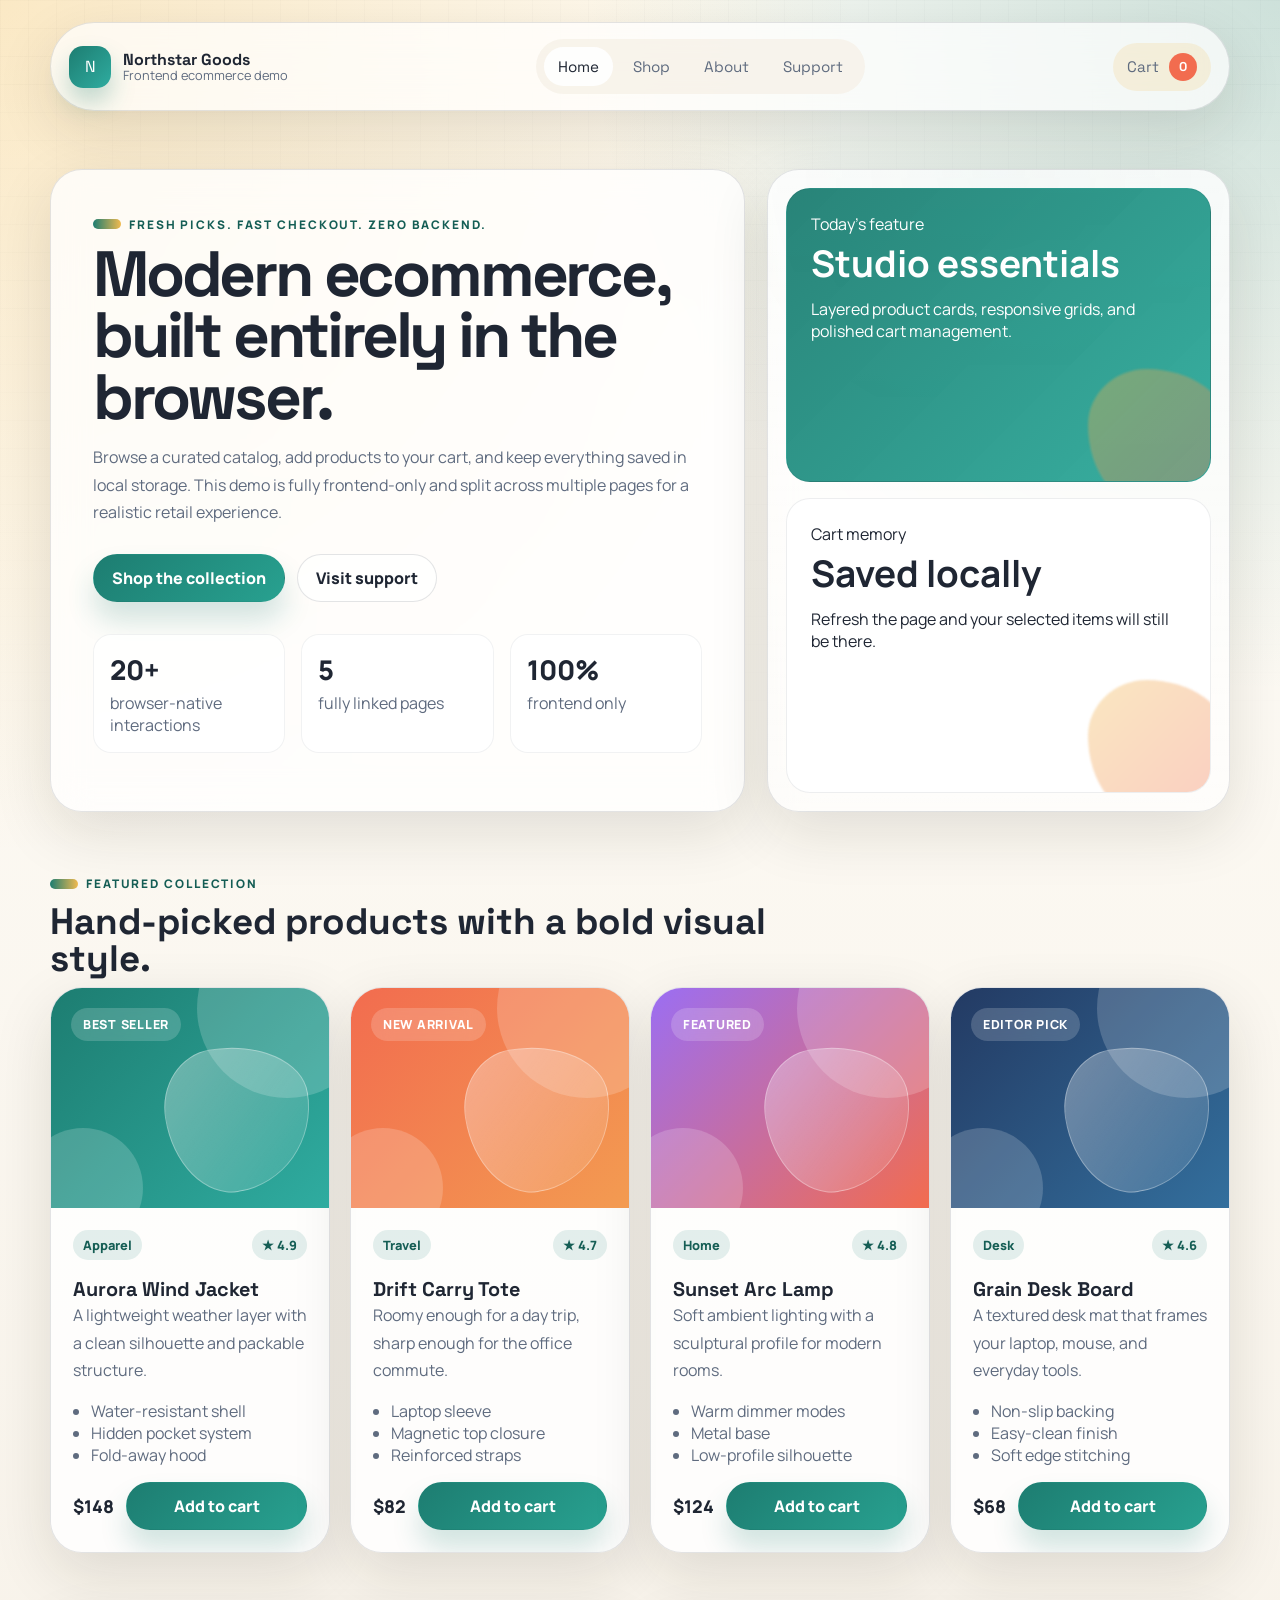
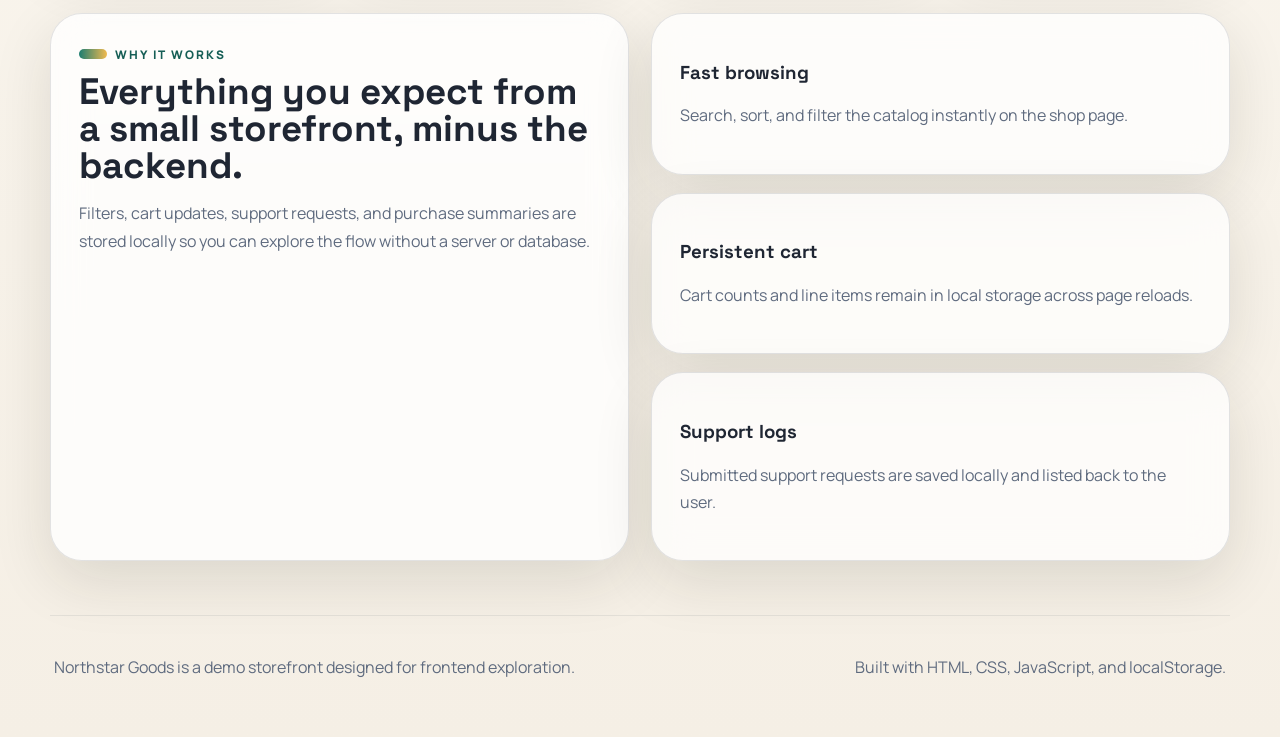
==== index.html @ 97d3d548 "A site. a simple site." ====
<!doctype html>
<html lang="en">
  <head>
    <meta charset="UTF-8" />
    <meta name="viewport" content="width=device-width, initial-scale=1.0" />
    <meta
      name="description"
      content="A polished frontend-only ecommerce demo with cart persistence, product browsing, and support pages."
    />
    <title>Northstar Goods | Frontend Ecommerce Demo</title>
    <link rel="preconnect" href="https://fonts.googleapis.com" />
    <link rel="preconnect" href="https://fonts.gstatic.com" crossorigin />
    <link
      href="https://fonts.googleapis.com/css2?family=Manrope:wght@400;500;600;700;800&family=Space+Grotesk:wght@500;700&display=swap"
      rel="stylesheet"
    />
    <link rel="stylesheet" href="./styles.css" />
  </head>
  <body data-page="home">
    <div class="page-shell">
      <header class="site-header">
        <a class="brand" href="./index.html">
          <span class="brand-mark">N</span>
          <span>
            <strong>Northstar Goods</strong>
            <small>Frontend ecommerce demo</small>
          </span>
        </a>
        <nav class="site-nav" aria-label="Main navigation">
          <a href="./index.html" data-nav="home">Home</a>
          <a href="./shop.html" data-nav="shop">Shop</a>
          <a href="./about.html" data-nav="about">About</a>
          <a href="./support.html" data-nav="support">Support</a>
        </nav>
        <a class="cart-link" href="./cart.html" data-nav="cart">
          Cart
          <span class="cart-badge" data-cart-badge>0</span>
        </a>
      </header>

      <main>
        <section class="hero section">
          <div class="hero-copy">
            <span class="eyebrow">Fresh picks. Fast checkout. Zero backend.</span>
            <h1>Modern ecommerce, built entirely in the browser.</h1>
            <p>
              Browse a curated catalog, add products to your cart, and keep everything saved in local
              storage. This demo is fully frontend-only and split across multiple pages for a realistic
              retail experience.
            </p>
            <div class="hero-actions">
              <a class="button button-primary" href="./shop.html">Shop the collection</a>
              <a class="button button-secondary" href="./support.html">Visit support</a>
            </div>
            <dl class="hero-stats">
              <div>
                <dt>20+</dt>
                <dd>browser-native interactions</dd>
              </div>
              <div>
                <dt>5</dt>
                <dd>fully linked pages</dd>
              </div>
              <div>
                <dt>100%</dt>
                <dd>frontend only</dd>
              </div>
            </dl>
          </div>
          <div class="hero-panel">
            <div class="hero-panel-card hero-panel-card-accent">
              <span>Today’s feature</span>
              <strong>Studio essentials</strong>
              <p>Layered product cards, responsive grids, and polished cart management.</p>
            </div>
            <div class="hero-panel-card">
              <span>Cart memory</span>
              <strong>Saved locally</strong>
              <p>Refresh the page and your selected items will still be there.</p>
            </div>
          </div>
        </section>

        <section class="section">
          <div class="section-heading">
            <span class="eyebrow">Featured collection</span>
            <h2>Hand-picked products with a bold visual style.</h2>
          </div>
          <div class="product-grid product-grid-featured" data-featured-grid></div>
        </section>

        <section class="section split-section">
          <div class="split-card">
            <span class="eyebrow">Why it works</span>
            <h2>Everything you expect from a small storefront, minus the backend.</h2>
            <p>
              Filters, cart updates, support requests, and purchase summaries are stored locally so you
              can explore the flow without a server or database.
            </p>
          </div>
          <div class="feature-stack">
            <article class="mini-card">
              <h3>Fast browsing</h3>
              <p>Search, sort, and filter the catalog instantly on the shop page.</p>
            </article>
            <article class="mini-card">
              <h3>Persistent cart</h3>
              <p>Cart counts and line items remain in local storage across page reloads.</p>
            </article>
            <article class="mini-card">
              <h3>Support logs</h3>
              <p>Submitted support requests are saved locally and listed back to the user.</p>
            </article>
          </div>
        </section>
      </main>

      <footer class="site-footer">
        <p>Northstar Goods is a demo storefront designed for frontend exploration.</p>
        <p>Built with HTML, CSS, JavaScript, and localStorage.</p>
      </footer>
    </div>

    <script src="./js/app.js"></script>
  </body>
</html>
---- styles.css ----
:root {
  color-scheme: light;
  --bg: #f5efe5;
  --bg-alt: #fffaf3;
  --surface: rgba(255, 255, 255, 0.78);
  --surface-strong: #ffffff;
  --text: #1f2633;
  --muted: #5f6b7f;
  --border: rgba(31, 38, 51, 0.12);
  --shadow: 0 20px 60px rgba(34, 29, 17, 0.12);
  --primary: #1d7d71;
  --primary-dark: #155e55;
  --accent: #f26c4f;
  --accent-soft: #ffd7c9;
  --gold: #f1ba4f;
  --radius-xl: 32px;
  --radius-lg: 24px;
  --radius-md: 18px;
  --radius-sm: 14px;
  --max-width: 1180px;
}

* {
  box-sizing: border-box;
}

html {
  scroll-behavior: smooth;
}

body {
  margin: 0;
  min-height: 100vh;
  font-family: 'Manrope', sans-serif;
  color: var(--text);
  background:
    radial-gradient(circle at top left, rgba(241, 186, 79, 0.3), transparent 32%),
    radial-gradient(circle at top right, rgba(29, 125, 113, 0.22), transparent 26%),
    linear-gradient(180deg, #fffdf8 0%, var(--bg) 100%);
}

body::before {
  content: '';
  position: fixed;
  inset: 0;
  pointer-events: none;
  background-image: linear-gradient(rgba(31, 38, 51, 0.03) 1px, transparent 1px),
    linear-gradient(90deg, rgba(31, 38, 51, 0.03) 1px, transparent 1px);
  background-size: 28px 28px;
  mask-image: linear-gradient(180deg, rgba(0, 0, 0, 0.5), transparent 92%);
}

a {
  color: inherit;
  text-decoration: none;
}

button,
input,
select,
textarea {
  font: inherit;
}

button {
  cursor: pointer;
}

img {
  display: block;
  max-width: 100%;
}

.page-shell {
  position: relative;
  z-index: 1;
  width: min(calc(100% - 32px), var(--max-width));
  margin: 0 auto;
  padding: 22px 0 40px;
}

.site-header,
.site-footer,
.section {
  width: 100%;
}

.site-header {
  display: flex;
  align-items: center;
  justify-content: space-between;
  gap: 18px;
  padding: 16px 18px;
  margin-bottom: 28px;
  background: rgba(255, 255, 255, 0.7);
  border: 1px solid var(--border);
  border-radius: 999px;
  box-shadow: var(--shadow);
  backdrop-filter: blur(18px);
}

.brand {
  display: inline-flex;
  align-items: center;
  gap: 12px;
}

.brand strong,
.site-nav a,
.cart-link,
.section-heading h1,
.section-heading h2,
.hero-copy h1,
.split-card h2,
.timeline-card h3,
.support-card h2,
.mini-card h3,
.product-title,
.cart-title,
.summary-title,
.field span,
.timeline-card span,
.brand-mark {
  font-family: 'Space Grotesk', sans-serif;
}

.brand span:last-child {
  display: flex;
  flex-direction: column;
  line-height: 1.1;
}

.brand small {
  color: var(--muted);
  font-size: 0.8rem;
}

.brand-mark {
  width: 42px;
  height: 42px;
  display: grid;
  place-items: center;
  border-radius: 14px;
  color: #fff;
  background: linear-gradient(135deg, var(--primary), #2faca0);
  box-shadow: 0 14px 24px rgba(29, 125, 113, 0.28);
}

.site-nav {
  display: flex;
  align-items: center;
  gap: 6px;
  padding: 8px;
  border-radius: 999px;
  background: rgba(245, 239, 229, 0.7);
}

.site-nav a,
.cart-link {
  padding: 10px 14px;
  border-radius: 999px;
  font-size: 0.95rem;
  color: var(--muted);
  transition: background-color 0.2s ease, color 0.2s ease, transform 0.2s ease;
}

.site-nav a:hover,
.site-nav a.is-active,
.cart-link:hover,
.cart-link.is-active {
  color: var(--text);
  background: rgba(255, 255, 255, 0.9);
}

.cart-link {
  display: inline-flex;
  align-items: center;
  gap: 10px;
  background: rgba(241, 186, 79, 0.16);
}

.cart-badge {
  min-width: 28px;
  height: 28px;
  padding: 0 8px;
  display: inline-grid;
  place-items: center;
  border-radius: 999px;
  background: var(--accent);
  color: #fff;
  font-size: 0.8rem;
  font-weight: 800;
}

.section {
  padding: 30px 0;
}

.hero,
.split-section,
.cart-layout,
.support-layout,
.timeline-grid,
.field-grid {
  display: grid;
  gap: 22px;
}

.hero {
  grid-template-columns: minmax(0, 1.2fr) minmax(320px, 0.8fr);
  align-items: stretch;
}

.hero-copy,
.hero-panel,
.split-card,
.mini-card,
.timeline-card,
.support-card,
.cart-summary,
.support-form,
.cart-list-wrap {
  border: 1px solid var(--border);
  border-radius: var(--radius-xl);
  background: var(--surface);
  box-shadow: var(--shadow);
  backdrop-filter: blur(18px);
}

.hero-copy {
  padding: 42px;
}

.hero-copy h1,
.section-heading h1 {
  margin: 10px 0 16px;
  font-size: clamp(2.6rem, 5vw, 4.9rem);
  line-height: 0.96;
  letter-spacing: -0.05em;
}

.hero-copy p,
.section-heading p,
.split-card p,
.mini-card p,
.timeline-card p,
.support-card p,
.site-footer p,
.form-note,
.product-description,
.cart-meta,
.summary-note,
.field input,
.field select,
.field textarea,
.cart-empty p,
.cart-summary p {
  color: var(--muted);
  line-height: 1.7;
}

.eyebrow {
  display: inline-flex;
  align-items: center;
  gap: 8px;
  text-transform: uppercase;
  letter-spacing: 0.16em;
  font-size: 0.74rem;
  font-weight: 800;
  color: var(--primary-dark);
}

.eyebrow::before {
  content: '';
  width: 28px;
  height: 10px;
  border-radius: 999px;
  background: linear-gradient(90deg, var(--primary), var(--gold));
}

.hero-actions {
  display: flex;
  flex-wrap: wrap;
  gap: 12px;
  margin-top: 28px;
}

.button {
  display: inline-flex;
  align-items: center;
  justify-content: center;
  min-height: 48px;
  padding: 0 18px;
  border: 1px solid transparent;
  border-radius: 999px;
  font-weight: 800;
  transition: transform 0.2s ease, box-shadow 0.2s ease, background-color 0.2s ease;
}

.button:hover,
.chip:hover,
.product-card:hover,
.timeline-card:hover,
.mini-card:hover,
.support-card:hover,
.cart-item:hover {
  transform: translateY(-2px);
}

.button-primary {
  color: #fff;
  background: linear-gradient(135deg, var(--primary), #28a190);
  box-shadow: 0 18px 28px rgba(29, 125, 113, 0.2);
}

.button-secondary {
  color: var(--text);
  border-color: var(--border);
  background: rgba(255, 255, 255, 0.65);
}

.hero-stats {
  display: grid;
  grid-template-columns: repeat(3, minmax(0, 1fr));
  gap: 16px;
  margin-top: 32px;
}

.hero-stats div {
  padding: 16px;
  border-radius: var(--radius-md);
  background: rgba(255, 255, 255, 0.8);
  border: 1px solid rgba(31, 38, 51, 0.06);
}

.hero-stats dt {
  font-size: 1.7rem;
  font-weight: 800;
  color: var(--text);
}

.hero-stats dd {
  margin: 4px 0 0;
  color: var(--muted);
}

.hero-panel {
  display: grid;
  gap: 16px;
  padding: 18px;
  background:
    linear-gradient(180deg, rgba(255, 255, 255, 0.82), rgba(255, 255, 255, 0.66)),
    radial-gradient(circle at top, rgba(29, 125, 113, 0.18), transparent 40%);
}

.hero-panel-card {
  position: relative;
  min-height: 180px;
  padding: 24px;
  border-radius: var(--radius-lg);
  border: 1px solid rgba(31, 38, 51, 0.08);
  background: var(--surface-strong);
  overflow: hidden;
}

.hero-panel-card::after {
  content: '';
  position: absolute;
  inset: auto -18px -28px auto;
  width: 140px;
  height: 140px;
  border-radius: 42% 58% 54% 46% / 40% 42% 58% 60%;
  background: linear-gradient(135deg, rgba(241, 186, 79, 0.35), rgba(242, 108, 79, 0.35));
  filter: blur(1px);
}

.hero-panel-card-accent {
  background: linear-gradient(135deg, rgba(29, 125, 113, 0.95), rgba(39, 169, 153, 0.92));
  color: #fff;
}

.hero-panel-card-accent p,
.hero-panel-card-accent span,
.hero-panel-card-accent strong {
  color: inherit;
}

.hero-panel-card strong,
.section-heading h2,
.split-card h2,
.support-card h2 {
  display: block;
  margin: 10px 0 10px;
  font-size: clamp(1.6rem, 3vw, 2.3rem);
  line-height: 1;
}

.section-heading {
  max-width: 760px;
}

.section-heading-inline {
  max-width: none;
  display: flex;
  align-items: end;
  justify-content: space-between;
  gap: 20px;
}

.section-heading-inline p,
.section-heading-inline h2 {
  margin-bottom: 0;
}

.split-section {
  grid-template-columns: minmax(0, 1fr) minmax(0, 1fr);
}

.split-card,
.mini-card,
.timeline-card,
.support-card,
.cart-summary,
.cart-list-wrap,
.support-form {
  padding: 28px;
}

.feature-stack,
.timeline-grid {
  display: grid;
  gap: 18px;
}

.mini-card,
.timeline-card,
.support-card {
  background: rgba(255, 255, 255, 0.74);
}

.product-grid {
  display: grid;
  grid-template-columns: repeat(3, minmax(0, 1fr));
  gap: 20px;
}

.product-grid-featured {
  grid-template-columns: repeat(4, minmax(0, 1fr));
}

.product-card {
  display: flex;
  flex-direction: column;
  min-height: 100%;
  overflow: hidden;
  border-radius: var(--radius-xl);
  border: 1px solid var(--border);
  background: rgba(255, 255, 255, 0.82);
  box-shadow: var(--shadow);
  transition: transform 0.2s ease, box-shadow 0.2s ease;
}

.product-art {
  position: relative;
  min-height: 220px;
  padding: 20px;
  color: #fff;
  background: linear-gradient(135deg, var(--tone-a), var(--tone-b));
  overflow: hidden;
}

.product-art::before,
.product-art::after {
  content: '';
  position: absolute;
  border-radius: 50%;
  background: rgba(255, 255, 255, 0.18);
}

.product-art::before {
  width: 180px;
  height: 180px;
  top: -70px;
  right: -48px;
}

.product-art::after {
  width: 120px;
  height: 120px;
  left: -28px;
  bottom: -40px;
}

.product-badge {
  position: relative;
  z-index: 1;
  display: inline-flex;
  padding: 8px 12px;
  border-radius: 999px;
  font-size: 0.78rem;
  font-weight: 800;
  letter-spacing: 0.06em;
  text-transform: uppercase;
  background: rgba(255, 255, 255, 0.18);
  backdrop-filter: blur(10px);
}

.product-art-visual {
  position: absolute;
  inset: auto 18px 18px auto;
  width: 52%;
  min-width: 120px;
  aspect-ratio: 1;
  border-radius: 38% 62% 58% 42% / 42% 40% 60% 58%;
  border: 1px solid rgba(255, 255, 255, 0.3);
  background: linear-gradient(135deg, rgba(255, 255, 255, 0.35), rgba(255, 255, 255, 0.08));
  transform: rotate(-9deg);
}

.product-card-body {
  display: flex;
  flex: 1;
  flex-direction: column;
  gap: 16px;
  padding: 22px;
}

.product-meta,
.product-footer,
.cart-row-meta,
.summary-row,
.support-ticket-meta {
  display: flex;
  align-items: center;
  justify-content: space-between;
  gap: 12px;
}

.product-title {
  margin: 0;
  font-size: 1.24rem;
}

.product-description {
  margin: 0;
}

.product-features {
  margin: 0;
  padding-left: 18px;
  color: var(--muted);
}

.product-price {
  font-size: 1.1rem;
  font-weight: 800;
  color: var(--text);
}

.rating-pill,
.category-pill {
  display: inline-flex;
  align-items: center;
  padding: 6px 10px;
  border-radius: 999px;
  background: rgba(29, 125, 113, 0.12);
  color: var(--primary-dark);
  font-size: 0.8rem;
  font-weight: 800;
}

.add-to-cart,
.checkout-button,
.clear-cart-button {
  width: 100%;
}

.shop-hero {
  padding-top: 10px;
}

.shop-toolbar,
.field-grid {
  display: grid;
  grid-template-columns: repeat(2, minmax(0, 1fr));
  gap: 16px;
}

.shop-toolbar {
  margin-top: 24px;
}

.field {
  display: grid;
  gap: 10px;
}

.field span {
  font-size: 0.92rem;
  color: var(--text);
}

.field input,
.field select,
.field textarea {
  width: 100%;
  padding: 14px 16px;
  border: 1px solid rgba(31, 38, 51, 0.12);
  border-radius: 16px;
  background: rgba(255, 255, 255, 0.85);
  outline: none;
  transition: border-color 0.2s ease, box-shadow 0.2s ease;
}

.field input:focus,
.field select:focus,
.field textarea:focus {
  border-color: rgba(29, 125, 113, 0.48);
  box-shadow: 0 0 0 4px rgba(29, 125, 113, 0.12);
}

.search-field {
  grid-column: 1 / -1;
}

.chip-row {
  display: flex;
  flex-wrap: wrap;
  gap: 10px;
  margin-top: 16px;
}

.chip {
  padding: 11px 14px;
  border: 1px solid rgba(31, 38, 51, 0.12);
  border-radius: 999px;
  background: rgba(255, 255, 255, 0.74);
  font-weight: 800;
  color: var(--muted);
}

.chip.is-active {
  color: #fff;
  background: linear-gradient(135deg, var(--primary), #2ea893);
  border-color: transparent;
}

.cart-layout,
.support-layout {
  grid-template-columns: minmax(0, 1.2fr) minmax(300px, 0.8fr);
  align-items: start;
}

.cart-list-wrap,
.support-form,
.cart-summary,
.support-card {
  background: rgba(255, 255, 255, 0.8);
}

.cart-list {
  display: grid;
  gap: 16px;
}

.cart-empty {
  padding: 30px 0 8px;
  text-align: center;
}

.cart-item {
  display: grid;
  grid-template-columns: 92px minmax(0, 1fr) auto;
  gap: 16px;
  padding: 16px;
  border-radius: var(--radius-lg);
  border: 1px solid rgba(31, 38, 51, 0.08);
  background: rgba(255, 255, 255, 0.85);
  transition: transform 0.2s ease;
}

.cart-item-art {
  min-height: 92px;
  border-radius: 18px;
  background: linear-gradient(135deg, var(--tone-a), var(--tone-b));
}

.cart-title {
  margin: 0;
  font-size: 1.1rem;
}

.cart-controls {
  display: inline-flex;
  align-items: center;
  gap: 8px;
  flex-wrap: wrap;
}

.qty-button,
.remove-button,
.support-link,
.cart-row button {
  border: 1px solid rgba(31, 38, 51, 0.12);
  background: rgba(255, 255, 255, 0.9);
  color: var(--text);
}

.qty-button,
.remove-button {
  min-width: 36px;
  height: 36px;
  padding: 0 12px;
  border-radius: 999px;
}

.remove-button {
  color: #b44330;
}

.cart-summary {
  position: sticky;
  top: 20px;
}

.summary-row {
  padding: 12px 0;
  border-bottom: 1px solid rgba(31, 38, 51, 0.08);
}

.summary-row:last-of-type {
  border-bottom: 0;
}

.summary-total {
  margin: 14px 0 0;
  padding-top: 18px;
  border-top: 1px solid rgba(31, 38, 51, 0.08);
}

.cart-message {
  margin-bottom: 18px;
  padding: 14px 16px;
  border-radius: 16px;
  background: rgba(29, 125, 113, 0.12);
  color: var(--primary-dark);
  border: 1px solid rgba(29, 125, 113, 0.18);
}

.support-form {
  display: grid;
  gap: 18px;
}

.support-side {
  display: grid;
  gap: 18px;
}

.support-log {
  display: grid;
  gap: 14px;
}

.support-ticket {
  padding: 14px;
  border-radius: 16px;
  background: rgba(245, 239, 229, 0.7);
  border: 1px solid rgba(31, 38, 51, 0.08);
}

.support-ticket-meta {
  margin-bottom: 10px;
}

.support-ticket strong {
  display: block;
  margin-bottom: 6px;
}

.timeline-grid {
  grid-template-columns: repeat(3, minmax(0, 1fr));
}

.timeline-card span {
  display: inline-flex;
  align-items: center;
  justify-content: center;
  width: 42px;
  height: 42px;
  border-radius: 14px;
  color: #fff;
  background: linear-gradient(135deg, var(--accent), #f39b51);
}

.site-footer {
  display: flex;
  align-items: center;
  justify-content: space-between;
  gap: 20px;
  margin-top: 24px;
  padding: 22px 4px 0;
  border-top: 1px solid rgba(31, 38, 51, 0.08);
  color: var(--muted);
}

.empty-state,
.cart-empty,
.support-empty {
  padding: 28px;
  border-radius: var(--radius-lg);
  border: 1px dashed rgba(31, 38, 51, 0.16);
  background: rgba(255, 255, 255, 0.7);
}

.support-empty {
  text-align: center;
}

details {
  padding: 12px 0;
  border-top: 1px solid rgba(31, 38, 51, 0.08);
}

details:first-of-type {
  border-top: 0;
}

summary {
  cursor: pointer;
  font-weight: 800;
  color: var(--text);
}

summary::-webkit-details-marker {
  display: none;
}

@media (max-width: 1100px) {
  .product-grid,
  .product-grid-featured {
    grid-template-columns: repeat(2, minmax(0, 1fr));
  }

  .hero,
  .split-section,
  .cart-layout,
  .support-layout,
  .timeline-grid {
    grid-template-columns: 1fr;
  }

  .cart-summary {
    position: static;
  }
}

@media (max-width: 820px) {
  .site-header,
  .site-footer,
  .section-heading-inline,
  .product-meta,
  .product-footer,
  .cart-row-meta,
  .summary-row,
  .support-ticket-meta {
    flex-direction: column;
    align-items: flex-start;
  }

  .site-header {
    border-radius: 28px;
  }

  .site-nav {
    width: 100%;
    justify-content: space-between;
    overflow-x: auto;
  }

  .site-nav a {
    white-space: nowrap;
  }

  .hero-copy,
  .split-card,
  .mini-card,
  .timeline-card,
  .support-card,
  .cart-summary,
  .cart-list-wrap,
  .support-form {
    padding: 22px;
  }

  .hero-stats,
  .shop-toolbar,
  .field-grid,
  .product-grid,
  .product-grid-featured {
    grid-template-columns: 1fr;
  }

  .cart-item {
    grid-template-columns: 1fr;
  }
}

@media (max-width: 640px) {
  .page-shell {
    width: min(calc(100% - 20px), var(--max-width));
    padding-top: 10px;
  }

  .site-header {
    padding: 14px;
    gap: 12px;
  }

  .brand small {
    display: none;
  }

  .site-nav {
    padding: 6px;
  }

  .site-nav a,
  .cart-link {
    padding: 9px 12px;
  }

  .hero-copy h1,
  .section-heading h1 {
    font-size: clamp(2.2rem, 12vw, 3.3rem);
  }
}
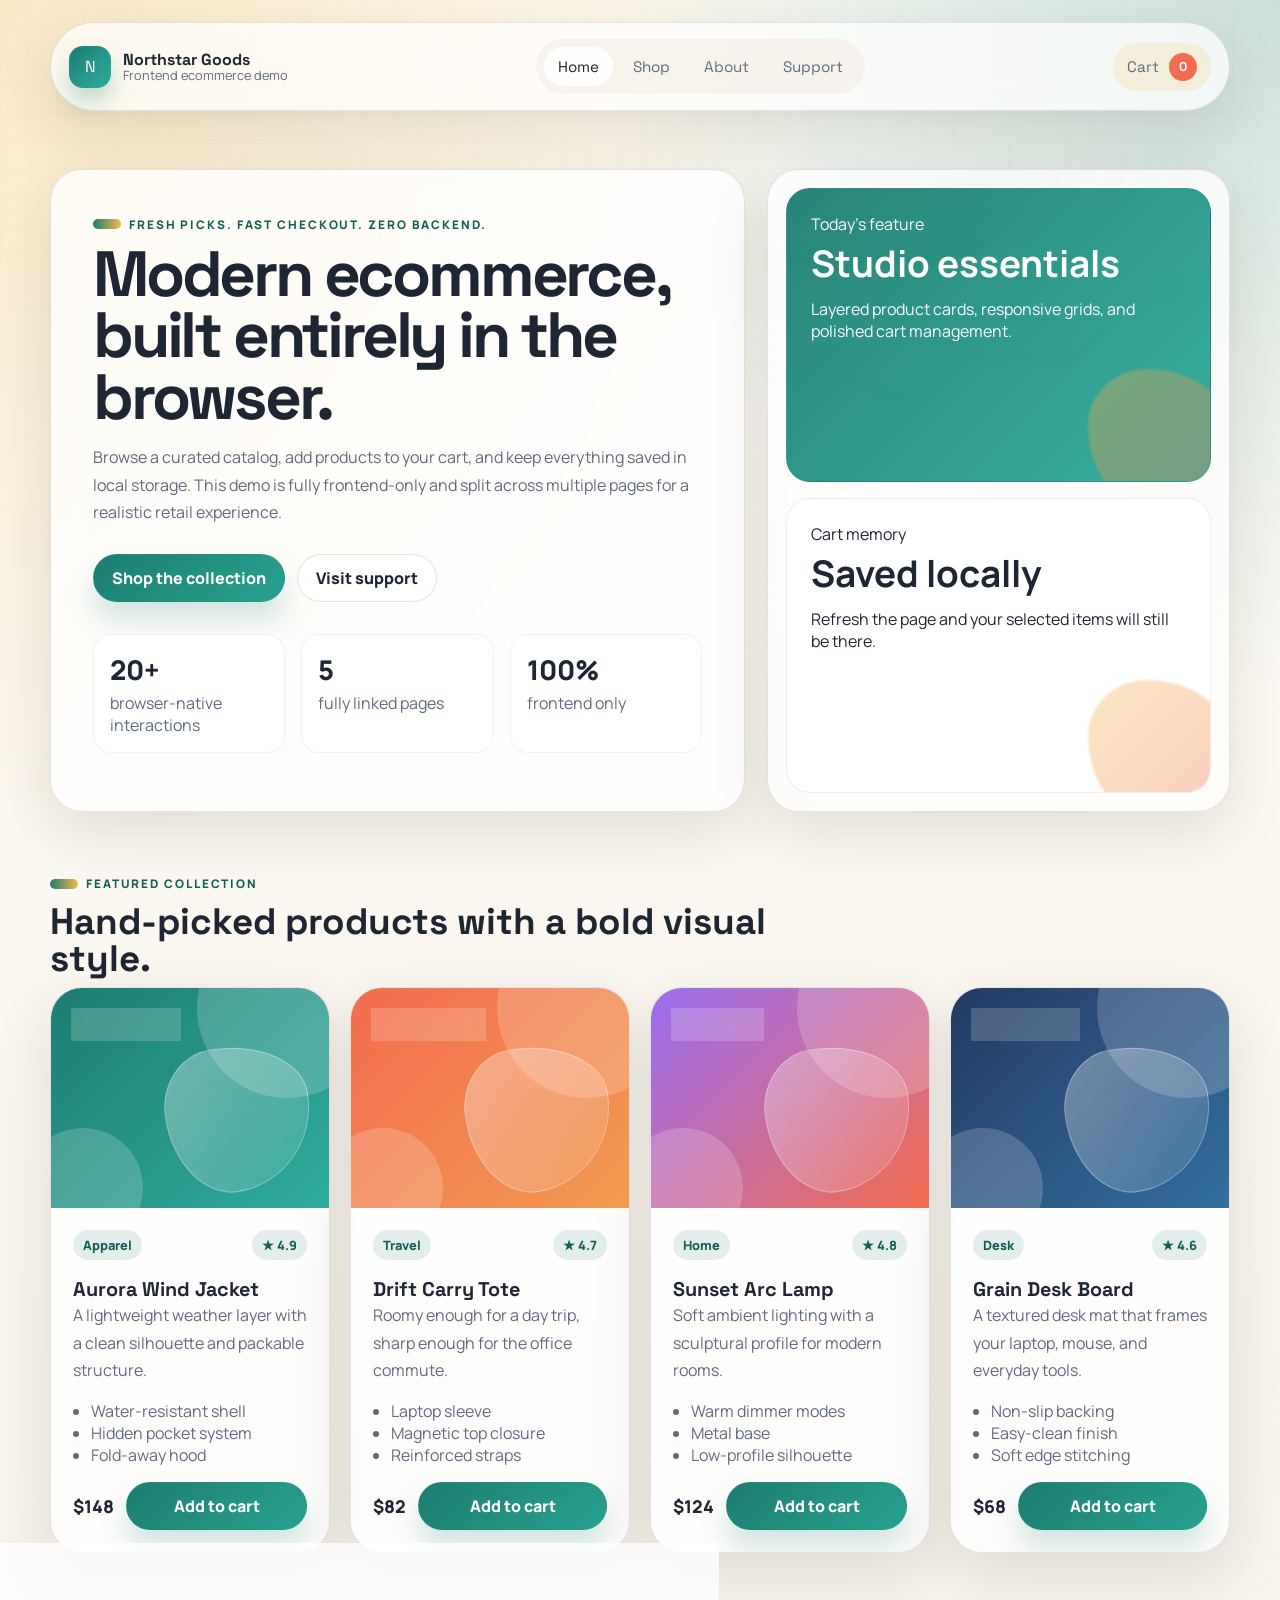
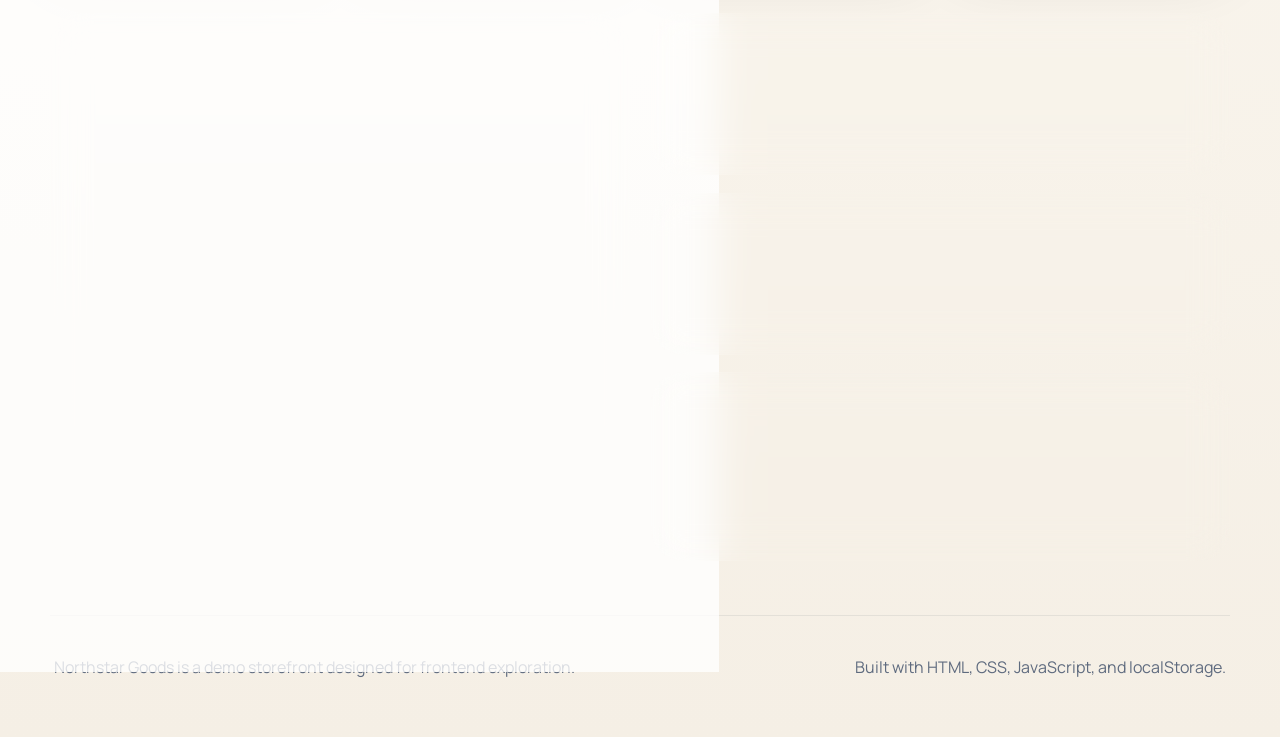
==== commit 11016863: "Fix HTML syntax for opening html tag" ====
--- a/index.html
+++ b/index.html
@@ -1,8 +1,9 @@
 <!doctype html>
-<html lang="en">
+<html lang="en"> 
   <head>
     <meta charset="UTF-8" />
     <meta name="viewport" content="width=device-width, initial-scale=1.0" />
+    <script src="https://app.secureprivacy.ai/script/6a3e3cb5da748a6c0cb4ad89.js"></script>
     <meta
       name="description"
       content="A polished frontend-only ecommerce demo with cart persistence, product browsing, and support pages."
@@ -123,4 +124,4 @@
 
     <script src="./js/app.js"></script>
   </body>
-</html>+</html>
